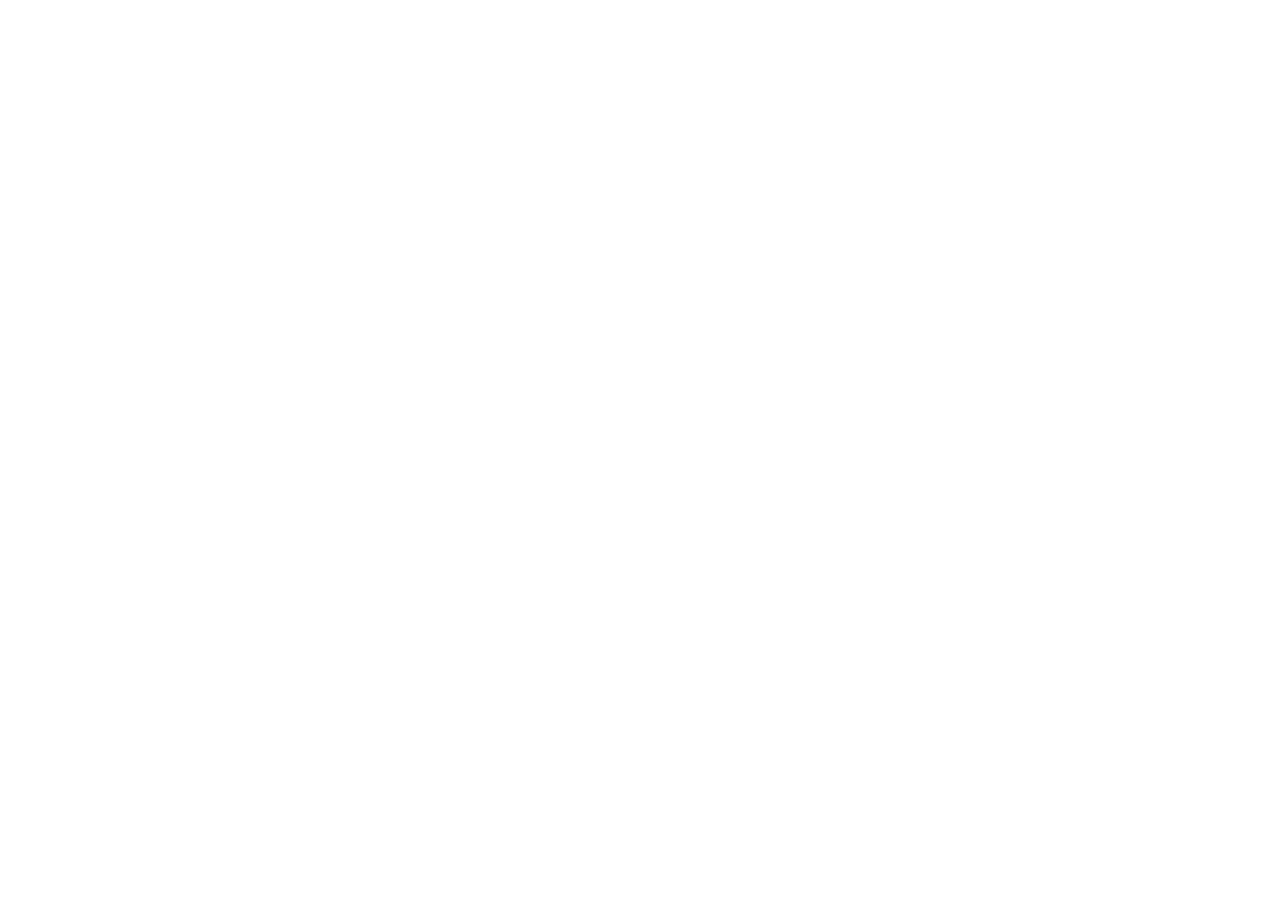
==== pages/authentication/login.html @ 8d0f2e2b "Setup initial project structure" ====
<!DOCTYPE html>
<html lang="en">
  <head>
    <meta charset="UTF-8" />
    <meta name="viewport" content="width=device-width, initial-scale=1.0" />
    <title>Document</title>
  </head>
  <body></body>
</html>
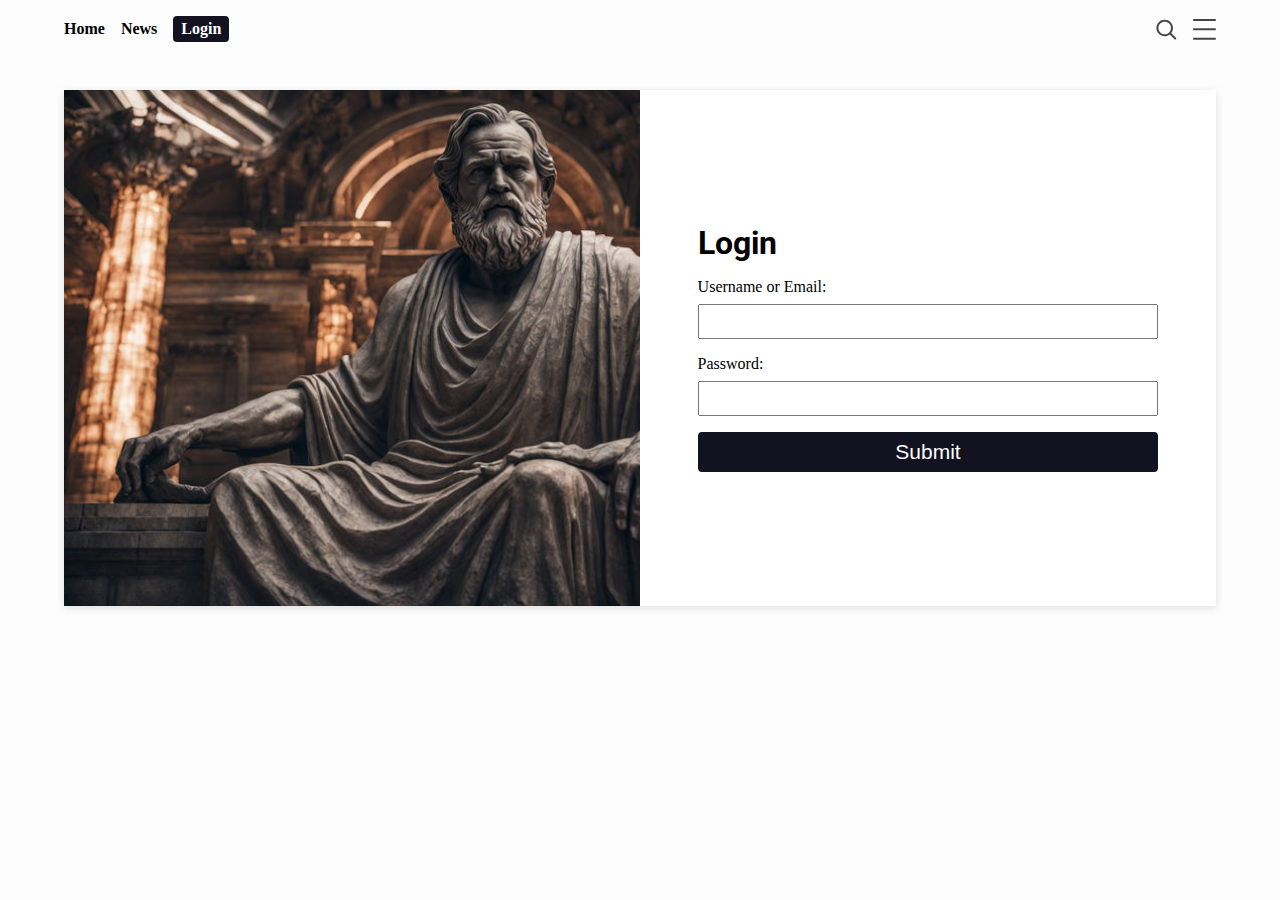
==== commit 0fcb8353: "Login" ====
--- a/pages/authentication/login.html
+++ b/pages/authentication/login.html
@@ -3,7 +3,97 @@
   <head>
     <meta charset="UTF-8" />
     <meta name="viewport" content="width=device-width, initial-scale=1.0" />
-    <title>Document</title>
+    <title>Login</title>
+    <link rel="stylesheet" href="/style.css" />
+    <link rel="stylesheet" href="/utils.css" />
+    <link rel="stylesheet" href="/specific.css" />
   </head>
-  <body></body>
+  <body class="container">
+    <!-- nav -->
+    <nav>
+      <ul class="nav-list">
+        <li><a href="/">Home</a></li>
+        <li><a href="/pages/main/listview.html">News</a></li>
+        <li class="active padding-s rounded-s">
+          <a href="/pages/authentication/login.html">Login</a>
+        </li>
+      </ul>
+
+      <div class="nav-list">
+        <img src="/assets/svg/search.svg" alt="Search icon" />
+        <img
+          src="/assets/svg/hamburger-menu.svg"
+          alt="Hamburger menu icon"
+        />
+      </div>
+    </nav>
+
+    <!-- form -->
+    <main class="form-layout margin-ys">
+      <form id="form" class="form">
+        <h1>Login</h1>
+        <label>
+          Username or Email:
+          <input id="username" type="text" />
+          <p class="error" id="username_error"></p>
+        </label>
+        <label>
+          Password:
+          <input id="password" type="password" />
+          <p class="error" id="password_error"></p>
+        </label>
+        <button>Submit</button>
+      </form>
+      <div>
+        <img src="/assets/display.jpeg" alt="Side Image">
+      </div>
+    </main>
+  </body>
+  <script>
+    let form = document.getElementById("form")
+    let username = document.getElementById("username")
+    let password = document.getElementById("password")
+
+    let username_error = document.getElementById("username_error")
+    let password_error = document.getElementById("password_error")
+
+    function submitForm(event){
+      event.preventDefault();
+      let error = 0;
+
+      if(username.value === "OltLatifi" || username.value === "oltlatifi2003@gmail"){
+        username_error.classList.remove("show")
+        if(error > 0){
+          error--
+        }
+      } else {
+        username_error.classList.add("show")
+        username_error.innerHTML = "Username is not correct"
+        error++
+      }
+
+      if(password.value === "Danke123"){
+        password_error.classList.remove("show")
+      } else {
+        password_error.classList.add("show")
+        password_error.innerHTML = "Password is not correct"
+        error++
+      }
+
+      if(error === 0) {
+        alert("You are now logged in")
+      }
+    }
+    form.addEventListener("submit", submitForm)
+
+
+    function resetState(event){
+      let id = event.target.id
+      document.querySelector(`#${id}_error`).classList.remove("show")
+    }
+    let inputs = document.querySelectorAll("input")
+    inputs.forEach((element) => {
+      element.addEventListener("change", resetState)
+    })
+  </script>
 </html>
--- a/style.css
+++ b/style.css
@@ -0,0 +1,51 @@
+@import url("https://fonts.googleapis.com/css2?family=Playfair+Display:ital,wght@0,400;0,500;0,600;0,700;0,800;0,900;1,400;1,500;1,600;1,700;1,800;1,900&display=swap");
+@import url("https://fonts.googleapis.com/css2?family=Roboto:ital,wght@0,100;0,300;0,400;0,500;0,700;0,900;1,100;1,300;1,400;1,500;1,700;1,900&display=swap");
+
+:root {
+  --font-primary: "Playfair Display";
+  --font-secondary: "Roboto";
+
+  --color-primary: #121221;
+  --color-secondary: #444444;
+  --color-other: #949494;
+}
+
+* {
+  margin: 0;
+  padding: 0;
+  box-sizing: border-box;
+}
+
+body {
+  background-color: #fdfdfd;
+}
+
+a {
+  text-decoration: none;
+  color: inherit;
+}
+
+h1 {
+  font-family: var(--font-secondary);
+}
+
+h2,
+h3,
+h4,
+h5,
+h6,
+pre,
+p {
+  font-family: var(--font-primary);
+}
+
+nav {
+  display: flex;
+  justify-content: space-between;
+  width: 100%;
+  padding: 1rem 0;
+}
+
+li {
+  list-style-type: none;
+}
--- a/utils.css
+++ b/utils.css
@@ -0,0 +1,49 @@
+.container {
+  width: 90%;
+  max-width: 1240px;
+  min-width: 280px;
+  margin: auto;
+}
+
+.active {
+  background-color: var(--color-primary);
+  color: white;
+}
+
+.padding-s {
+  padding: 0.25rem 0.5rem;
+}
+
+.rounded-s {
+  border-radius: 0.25rem;
+}
+
+.margin-ys {
+  margin-top: 2rem;
+  margin-bottom: 1rem;
+}
+
+.div-image {
+  background-position: center !important;
+  background-repeat: no-repeat !important;
+  background-size: 100% 100% !important;
+  aspect-ratio: 2.2;
+  object-fit: cover;
+  color: white;
+}
+
+.image-content {
+  display: flex;
+  justify-content: flex-start;
+  align-items: flex-end;
+}
+
+.error {
+  display: none;
+  color: #a13d3d;
+  font-family: var(--font-secondary);
+}
+
+.show {
+  display: block !important;
+}--- a/specific.css
+++ b/specific.css
@@ -0,0 +1,181 @@
+.nav-list {
+  display: flex;
+  align-items: center;
+  font-weight: 600;
+  gap: 1rem;
+}
+
+.main-topic {
+  display: flex;
+  justify-content: space-between;
+  align-items: center;
+  flex-wrap: wrap;
+  margin-top: 1.5rem;
+}
+.main-topic > * {
+  width: 100%;
+}
+
+.main-topic > p {
+  display: none;
+}
+
+.main-topic-data {
+  padding: 2rem;
+}
+
+.metadata {
+  display: flex;
+  gap: 2rem;
+  margin-top: 1rem;
+}
+
+@media (min-width: 900px) {
+  .main-topic > div {
+    width: 65%;
+  }
+  .main-topic > p {
+    display: block;
+    width: 33%;
+    line-height: 1.6;
+    padding: 0 2rem;
+    color: var(--color-secondary);
+  }
+}
+
+.list-section {
+  display: flex;
+  justify-content: space-between;
+  flex-wrap: wrap;
+  margin-top: 1.5rem;
+  row-gap: 2rem;
+}
+
+.single-article {
+  width: 48%;
+}
+
+@media (min-width: 768px) {
+  .single-article {
+    width: 24%;
+  }
+}
+
+.single-article > * {
+  width: 100%;
+  margin-top: 0.5rem;
+}
+
+.single-article .metadata, .slider-article .metadata {
+  color: var(--color-other);
+}
+
+.slider-article , .slider-article > *{
+  width: 100%;
+}
+
+.slider-article {
+  position: relative;
+  height: 100%;
+}
+
+.slider-article img {
+  filter: brightness(0.7);
+}
+
+.slider-article h3, .slider-article .metadata {
+  position: absolute;
+  left: 5%;
+}
+
+.slider-article h3 {
+  bottom: 25%;
+  color: white;
+  font-weight: 700;
+  font-size: 18px;
+}
+
+.slider-article .metadata {
+  bottom: 15%;
+  color: white;
+  font-weight: 500;
+  font-size: 16px;
+}
+
+@media (min-width: 768px) {
+  .slider-article h3 {
+    bottom: 20%;
+    color: white;
+    font-weight: 700;
+    font-size: 34px;
+  }
+  
+  .slider-article .metadata {
+    bottom: 15%;
+    color: white;
+    font-weight: 500;
+    font-size: 21px;
+  }
+}
+
+.form-layout {
+  display: flex;
+  flex-direction: row-reverse;
+  box-shadow: rgba(99, 99, 99, 0.2) 0px 2px 8px 0px;
+  padding: 5%;
+}
+
+.form-layout > * {
+  width: 100%;
+}
+
+.form-layout div {
+  display: none;
+}
+
+@media(min-width: 768px){
+  .form-layout {
+    padding: 0;
+  }
+  
+  .form-layout > * {
+    width: 50%;
+  }
+  
+  .form-layout div {
+    display: block;
+    overflow: hidden;
+  }
+}
+
+.form-layout img {
+  height: 100%;
+}
+
+.form{
+  display: flex;
+  flex-direction: column;
+  justify-content: center;
+  gap: 1rem;
+  background: white;
+  padding: 0 5%;
+}
+
+.form label {
+  display: flex;
+  flex-direction: column;
+  gap: 0.5rem;
+}
+
+.form input, .form button {
+  padding: 0.5rem 1rem;
+}
+
+.form button {
+  background: var(--color-primary);
+  color: white;
+  border: none;
+  font-weight: 500;
+  font-size: 21px;
+  border-radius: 4px;
+}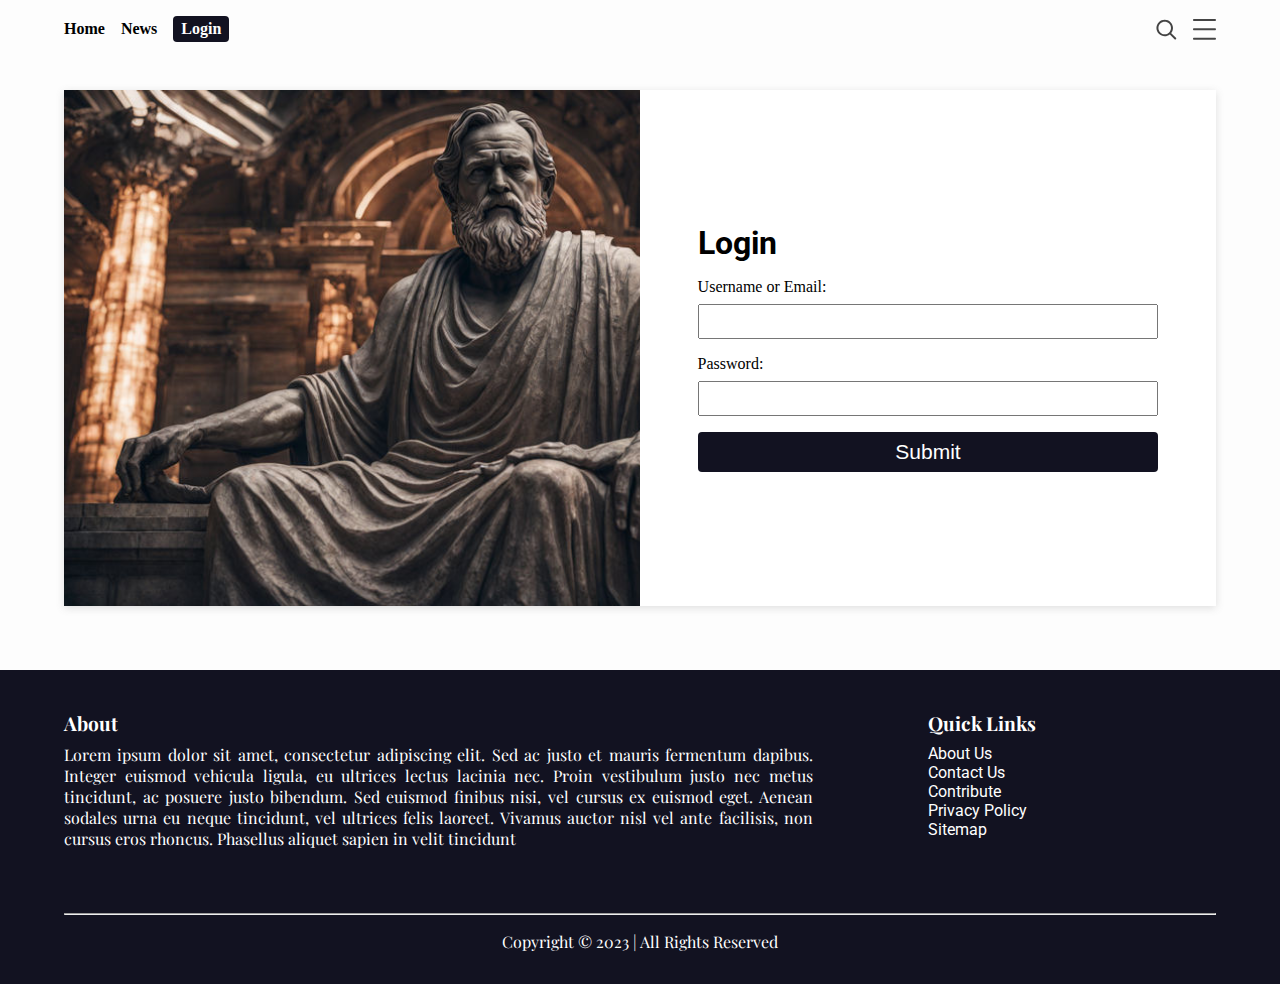
==== commit fb4c272b: "Footer project wide  and small improvement in articles.js" ====
--- a/pages/authentication/login.html
+++ b/pages/authentication/login.html
@@ -8,46 +8,81 @@
     <link rel="stylesheet" href="/utils.css" />
     <link rel="stylesheet" href="/specific.css" />
   </head>
-  <body class="container">
-    <!-- nav -->
-    <nav>
-      <ul class="nav-list">
-        <li><a href="/">Home</a></li>
-        <li><a href="/pages/main/listview.html">News</a></li>
-        <li class="active padding-s rounded-s">
-          <a href="/pages/authentication/login.html">Login</a>
-        </li>
-      </ul>
+  <body>
+    <div class="container">
+      <!-- nav -->
+      <nav>
+        <ul class="nav-list">
+          <li><a href="/">Home</a></li>
+          <li><a href="/pages/main/listview.html">News</a></li>
+          <li class="active padding-s rounded-s">
+            <a href="/pages/authentication/login.html">Login</a>
+          </li>
+        </ul>
+        <div class="nav-list">
+          <img src="/assets/svg/search.svg" alt="Search icon" />
+          <img
+            src="/assets/svg/hamburger-menu.svg"
+            alt="Hamburger menu icon"
+          />
+        </div>
+      </nav>
+      <!-- form -->
+      <main class="form-layout margin-ys">
+        <form id="form" class="form">
+          <h1>Login</h1>
+          <label>
+            Username or Email:
+            <input id="username" type="text" />
+            <p class="error" id="username_error"></p>
+          </label>
+          <label>
+            Password:
+            <input id="password" type="password" />
+            <p class="error" id="password_error"></p>
+          </label>
+          <button>Submit</button>
+        </form>
+        <div>
+          <img src="/assets/display.jpeg" alt="Side Image">
+        </div>
+      </main>
+    </div>
+    <!-- footer -->
+    <footer>
+      <div class="container footer-content">
+        <div>
+          <h4>About</h4>
+          <p>Lorem ipsum dolor sit amet, consectetur adipiscing elit. Sed ac justo et mauris fermentum dapibus. Integer euismod vehicula ligula, eu ultrices lectus lacinia nec. Proin vestibulum justo nec metus tincidunt, ac posuere justo bibendum. Sed euismod finibus nisi, vel cursus ex euismod eget. Aenean sodales urna eu neque tincidunt, vel ultrices felis laoreet. Vivamus auctor nisl vel ante facilisis, non cursus eros rhoncus. Phasellus aliquet sapien in velit tincidunt</p>
+        </div>
 
-      <div class="nav-list">
-        <img src="/assets/svg/search.svg" alt="Search icon" />
-        <img
-          src="/assets/svg/hamburger-menu.svg"
-          alt="Hamburger menu icon"
-        />
+        <div>
+          <h4>Quick Links</h4>
+          <ul class="footer-links">
+            <li><a href="/pages/main/aboutus.html">About Us</a></li>
+            <li><a href="#">Contact Us</a></li>
+            <li><a href="#">Contribute</a></li>
+            <li><a href="#">Privacy Policy</a></li>
+            <li><a href="#">Sitemap</a></li>
+          </ul>
+        </div>
       </div>
-    </nav>
+      <div class="container">
+        <div>
+          <div>
+            <ul class="social-icons">
+              <li><a href="#"><i class="fa fa-facebook fa-lg"></i></a></li>
+              <li><a href="#"><i class="fa fa-twitter fa-lg"></i></a></li>
+              <li><a href="https://github.com/OltLatifi/design-web-portal"><i class="fa fa-github fa-lg"></i></a></li>
+              <li><a href="#"><i class="fa fa-linkedin fa-lg"></i></a></li>   
+            </ul>
+          </div>
+          <hr class="divider">
+          <p class="copyright-text">Copyright &copy; 2023 | All Rights Reserved
 
-    <!-- form -->
-    <main class="form-layout margin-ys">
-      <form id="form" class="form">
-        <h1>Login</h1>
-        <label>
-          Username or Email:
-          <input id="username" type="text" />
-          <p class="error" id="username_error"></p>
-        </label>
-        <label>
-          Password:
-          <input id="password" type="password" />
-          <p class="error" id="password_error"></p>
-        </label>
-        <button>Submit</button>
-      </form>
-      <div>
-        <img src="/assets/display.jpeg" alt="Side Image">
+        </div>
       </div>
-    </main>
+    </footer>
   </body>
   <script>
     let form = document.getElementById("form")
--- a/style.css
+++ b/style.css
@@ -49,3 +49,10 @@
 li {
   list-style-type: none;
 }
+
+footer {
+  margin-top: 4rem;
+  background: var(--color-primary);
+  color: white;
+  padding: 2rem 0;
+}
--- a/utils.css
+++ b/utils.css
@@ -38,6 +38,13 @@
   align-items: flex-end;
 }
 
+.index-list-article {
+  height: 190px;
+  aspect-ratio: 16/9;
+  object-fit: cover;
+  border-radius: 6px;
+}
+
 .error {
   display: none;
   color: #a13d3d;
@@ -46,4 +53,8 @@
 
 .show {
   display: block !important;
-}+}
+
+.divider {
+  margin-top: 2rem;
+}
--- a/specific.css
+++ b/specific.css
@@ -178,4 +178,60 @@
   font-weight: 500;
   font-size: 21px;
   border-radius: 4px;
+}
+
+.footer-content {
+  display: flex;
+  justify-content: space-between;
+  flex-wrap: wrap;
+  font-family: var(--font-secondary);
+  padding: 0 3rem;
+  row-gap: 2rem;
+}
+
+.footer-content > * {
+  text-align: center;
+}
+
+.footer-content > *:nth-child(1) {
+  width: 100%;
+}
+
+.footer-content > *:nth-child(2) {
+  width: 100%;
+}
+
+@media (min-width: 768px) {
+  .footer-content {
+    padding: unset;
+  }
+
+  .footer-content > * {
+    text-align: justify;
+  }
+
+  .footer-content > *:nth-child(1) {
+    width: 65%;
+  }
+  
+  .footer-content > *:nth-child(2) {
+    width: 25%;
+  }
+}
+
+.footer-content h4 {
+  font-size: 1.2rem;
+  margin: 0.5rem 0;
+}
+
+.copyright-text {
+  text-align: center;
+  padding-top: 1rem;
+}
+
+.social-icons {
+  display: flex;
+  justify-content: center;
+  gap: 1rem;
+  margin-top: 2rem;
 }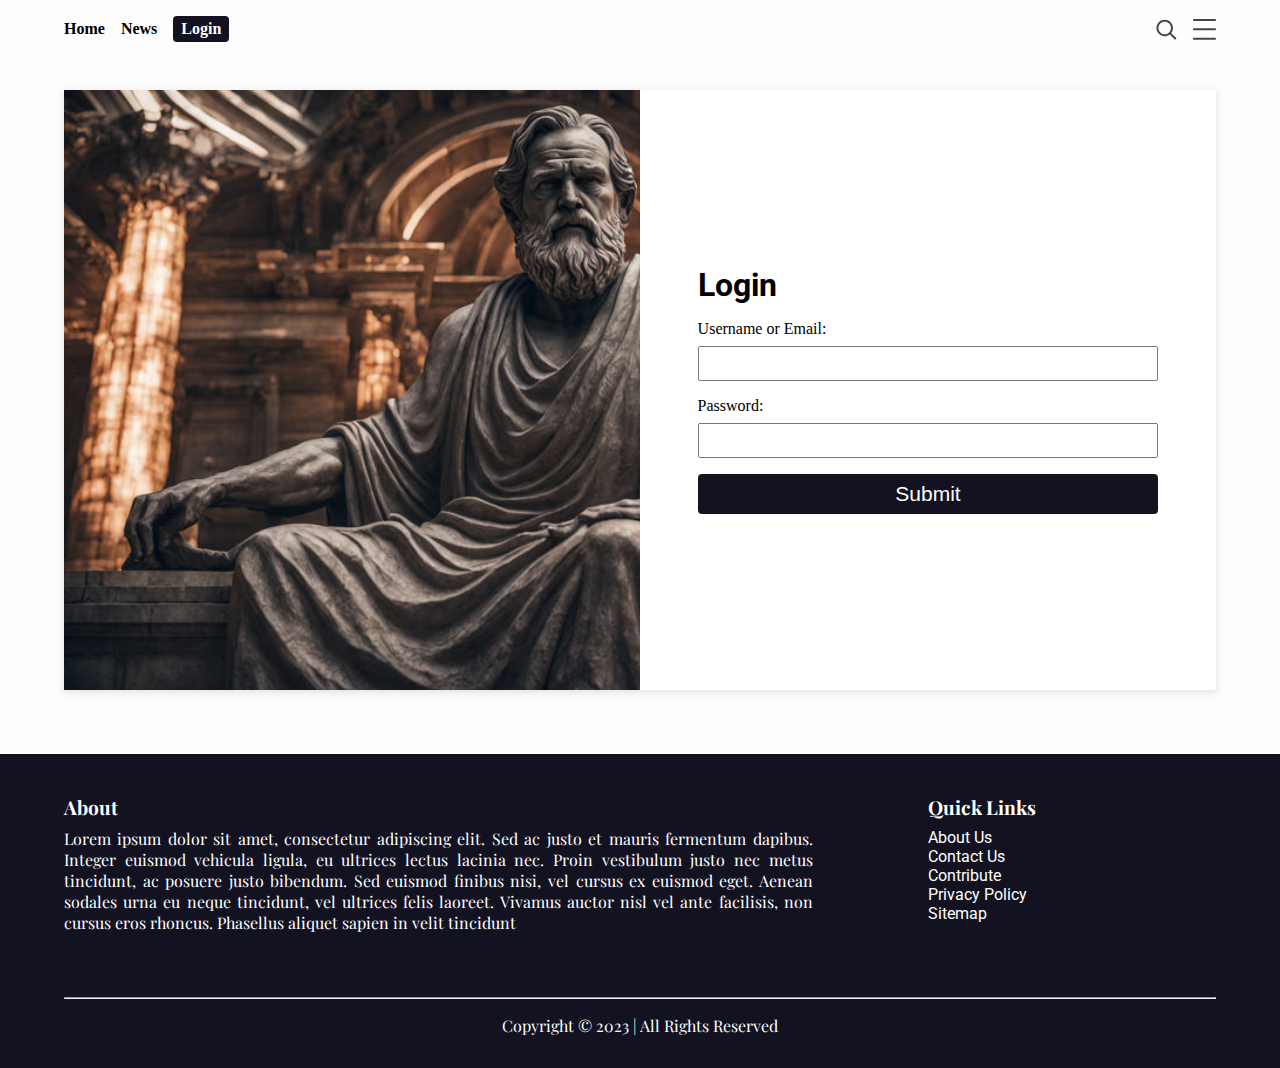
==== commit dd8cf498: "Slider, favicon and auth layout fixes" ====
--- a/pages/authentication/login.html
+++ b/pages/authentication/login.html
@@ -7,6 +7,12 @@
     <link rel="stylesheet" href="/style.css" />
     <link rel="stylesheet" href="/utils.css" />
     <link rel="stylesheet" href="/specific.css" />
+    <link
+      rel="icon"
+      type="image/png"
+      sizes="32x32"
+      href="/assets/favicon.ico"
+    />
   </head>
   <body>
     <div class="container">
@@ -21,10 +27,7 @@
         </ul>
         <div class="nav-list">
           <img src="/assets/svg/search.svg" alt="Search icon" />
-          <img
-            src="/assets/svg/hamburger-menu.svg"
-            alt="Hamburger menu icon"
-          />
+          <img src="/assets/svg/hamburger-menu.svg" alt="Hamburger menu icon" />
         </div>
       </nav>
       <!-- form -->
@@ -44,7 +47,7 @@
           <button>Submit</button>
         </form>
         <div>
-          <img src="/assets/display.jpeg" alt="Side Image">
+          <img src="/assets/display.jpeg" alt="Side Image" />
         </div>
       </main>
     </div>
@@ -53,7 +56,15 @@
       <div class="container footer-content">
         <div>
           <h4>About</h4>
-          <p>Lorem ipsum dolor sit amet, consectetur adipiscing elit. Sed ac justo et mauris fermentum dapibus. Integer euismod vehicula ligula, eu ultrices lectus lacinia nec. Proin vestibulum justo nec metus tincidunt, ac posuere justo bibendum. Sed euismod finibus nisi, vel cursus ex euismod eget. Aenean sodales urna eu neque tincidunt, vel ultrices felis laoreet. Vivamus auctor nisl vel ante facilisis, non cursus eros rhoncus. Phasellus aliquet sapien in velit tincidunt</p>
+          <p>
+            Lorem ipsum dolor sit amet, consectetur adipiscing elit. Sed ac
+            justo et mauris fermentum dapibus. Integer euismod vehicula ligula,
+            eu ultrices lectus lacinia nec. Proin vestibulum justo nec metus
+            tincidunt, ac posuere justo bibendum. Sed euismod finibus nisi, vel
+            cursus ex euismod eget. Aenean sodales urna eu neque tincidunt, vel
+            ultrices felis laoreet. Vivamus auctor nisl vel ante facilisis, non
+            cursus eros rhoncus. Phasellus aliquet sapien in velit tincidunt
+          </p>
         </div>
 
         <div>
@@ -71,64 +82,77 @@
         <div>
           <div>
             <ul class="social-icons">
-              <li><a href="#"><i class="fa fa-facebook fa-lg"></i></a></li>
-              <li><a href="#"><i class="fa fa-twitter fa-lg"></i></a></li>
-              <li><a href="https://github.com/OltLatifi/design-web-portal"><i class="fa fa-github fa-lg"></i></a></li>
-              <li><a href="#"><i class="fa fa-linkedin fa-lg"></i></a></li>   
+              <li>
+                <a href="#"><i class="fa fa-facebook fa-lg"></i></a>
+              </li>
+              <li>
+                <a href="#"><i class="fa fa-twitter fa-lg"></i></a>
+              </li>
+              <li>
+                <a href="https://github.com/OltLatifi/design-web-portal"
+                  ><i class="fa fa-github fa-lg"></i
+                ></a>
+              </li>
+              <li>
+                <a href="#"><i class="fa fa-linkedin fa-lg"></i></a>
+              </li>
             </ul>
           </div>
-          <hr class="divider">
-          <p class="copyright-text">Copyright &copy; 2023 | All Rights Reserved
-
+          <hr class="divider" />
+          <p class="copyright-text">
+            Copyright &copy; 2023 | All Rights Reserved
+          </p>
         </div>
       </div>
     </footer>
   </body>
   <script>
-    let form = document.getElementById("form")
-    let username = document.getElementById("username")
-    let password = document.getElementById("password")
+    let form = document.getElementById("form");
+    let username = document.getElementById("username");
+    let password = document.getElementById("password");
 
-    let username_error = document.getElementById("username_error")
-    let password_error = document.getElementById("password_error")
+    let username_error = document.getElementById("username_error");
+    let password_error = document.getElementById("password_error");
 
-    function submitForm(event){
+    function submitForm(event) {
       event.preventDefault();
       let error = 0;
 
-      if(username.value === "OltLatifi" || username.value === "oltlatifi2003@gmail"){
-        username_error.classList.remove("show")
-        if(error > 0){
-          error--
+      if (
+        username.value === "OltLatifi" ||
+        username.value === "oltlatifi2003@gmail"
+      ) {
+        username_error.classList.remove("show");
+        if (error > 0) {
+          error--;
         }
       } else {
-        username_error.classList.add("show")
-        username_error.innerHTML = "Username is not correct"
-        error++
+        username_error.classList.add("show");
+        username_error.innerHTML = "Username is not correct";
+        error++;
       }
 
-      if(password.value === "Danke123"){
-        password_error.classList.remove("show")
+      if (password.value === "Danke123") {
+        password_error.classList.remove("show");
       } else {
-        password_error.classList.add("show")
-        password_error.innerHTML = "Password is not correct"
-        error++
+        password_error.classList.add("show");
+        password_error.innerHTML = "Password is not correct";
+        error++;
       }
 
-      if(error === 0) {
-        alert("You are now logged in")
+      if (error === 0) {
+        alert("You are now logged in");
       }
     }
-    form.addEventListener("submit", submitForm)
+    form.addEventListener("submit", submitForm);
 
-
-    function resetState(event){
-      let id = event.target.id
-      document.querySelector(`#${id}_error`).classList.remove("show")
+    function resetState(event) {
+      let id = event.target.id;
+      document.querySelector(`#${id}_error`).classList.remove("show");
     }
-    let inputs = document.querySelectorAll("input")
+    let inputs = document.querySelectorAll("input");
     inputs.forEach((element) => {
-      element.addEventListener("change", resetState)
-    })
+      element.addEventListener("change", resetState);
+    });
   </script>
 </html>
--- a/utils.css
+++ b/utils.css
@@ -51,6 +51,10 @@
   font-family: var(--font-secondary);
 }
 
+.hide {
+  display: none;
+}
+
 .show {
   display: block !important;
 }
--- a/specific.css
+++ b/specific.css
@@ -66,11 +66,13 @@
   margin-top: 0.5rem;
 }
 
-.single-article .metadata, .slider-article .metadata {
+.single-article .metadata,
+.slider-article .metadata {
   color: var(--color-other);
 }
 
-.slider-article , .slider-article > *{
+.slider-article,
+.slider-article > * {
   width: 100%;
 }
 
@@ -81,9 +83,13 @@
 
 .slider-article img {
   filter: brightness(0.7);
-}
-
-.slider-article h3, .slider-article .metadata {
+  width: 100%;
+  aspect-ratio: 16/7;
+  object-fit: cover;
+}
+
+.slider-article h3,
+.slider-article .metadata {
   position: absolute;
   left: 5%;
 }
@@ -109,7 +115,7 @@
     font-weight: 700;
     font-size: 34px;
   }
-  
+
   .slider-article .metadata {
     bottom: 15%;
     color: white;
@@ -123,6 +129,7 @@
   flex-direction: row-reverse;
   box-shadow: rgba(99, 99, 99, 0.2) 0px 2px 8px 0px;
   padding: 5%;
+  min-height: 600px;
 }
 
 .form-layout > * {
@@ -133,15 +140,15 @@
   display: none;
 }
 
-@media(min-width: 768px){
+@media (min-width: 768px) {
   .form-layout {
     padding: 0;
   }
-  
+
   .form-layout > * {
     width: 50%;
   }
-  
+
   .form-layout div {
     display: block;
     overflow: hidden;
@@ -152,7 +159,7 @@
   height: 100%;
 }
 
-.form{
+.form {
   display: flex;
   flex-direction: column;
   justify-content: center;
@@ -167,7 +174,8 @@
   gap: 0.5rem;
 }
 
-.form input, .form button {
+.form input,
+.form button {
   padding: 0.5rem 1rem;
 }
 
@@ -213,7 +221,7 @@
   .footer-content > *:nth-child(1) {
     width: 65%;
   }
-  
+
   .footer-content > *:nth-child(2) {
     width: 25%;
   }
@@ -234,4 +242,37 @@
   justify-content: center;
   gap: 1rem;
   margin-top: 2rem;
-}+}
+
+#slider {
+  position: relative;
+}
+
+#slider button {
+  position: absolute;
+  top: 50%;
+  transform: translateY(-50%);
+  z-index: 10;
+  font-weight: 900;
+  width: 2rem;
+  height: 2rem;
+  display: flex;
+  justify-content: center;
+  align-items: center;
+  border-radius: 100%;
+  border: none;
+  background: white;
+  opacity: 0.7;
+}
+
+#slider button:hover {
+  opacity: 1;
+}
+
+#slider button:nth-child(1) {
+  left: 5px;
+}
+
+#slider button:nth-child(2) {
+  right: 5px;
+}
